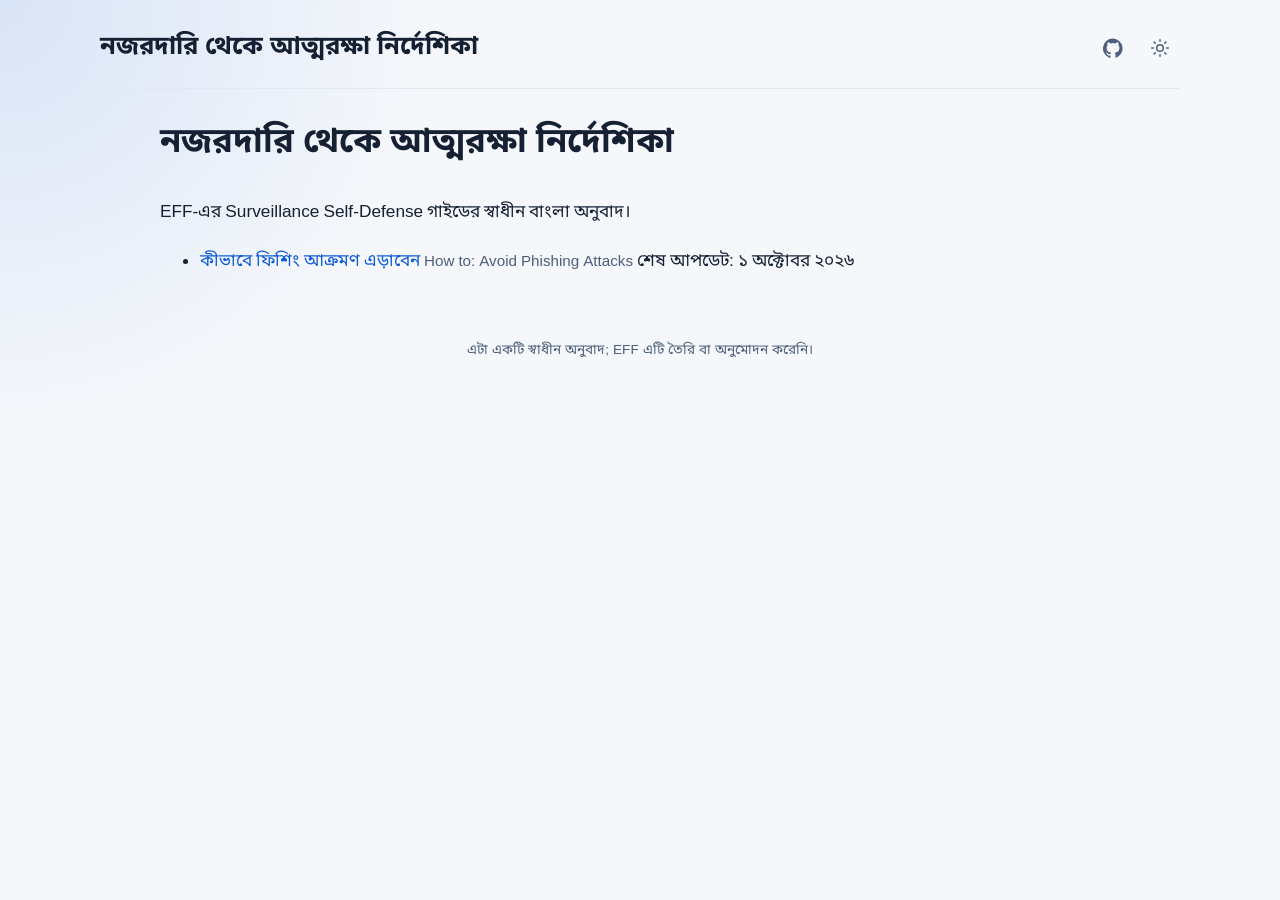
==== index.html @ 85238a77 "Rebuild repository history Co-authored-by: Copilot <223556219+Copilot@users.noreply.github.com>" ====
<!doctype html>
<html lang="bn">

<head>
  <meta charset="utf-8">
  <meta name="viewport" content="width=device-width, initial-scale=1">
  <meta http-equiv="refresh" content="0; url=/ssd/">
  <title>নজরদারি থেকে আত্মরক্ষা নির্দেশিকা</title>
  <link rel="canonical" href="https://translation.samin-yasar.dev/ssd/">
</head>

<body>
  <p><a href="/ssd/">নজরদারি থেকে আত্মরক্ষা নির্দেশিকা</a></p>
</body>

</html>
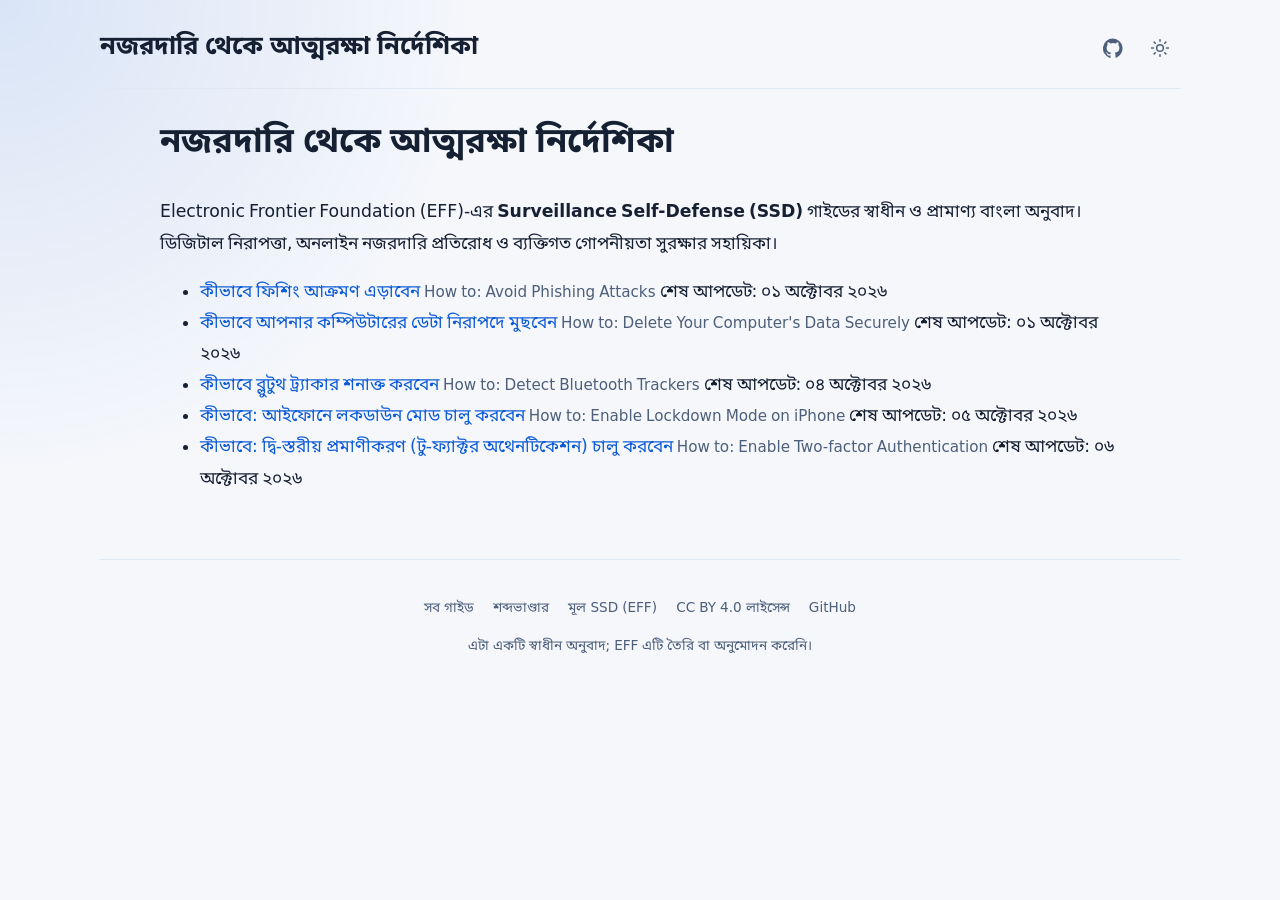
==== commit 8055b94e: "Enhance Bengali translations for SSD guides with improved metadata and descriptions - Updated metada" ====
--- a/index.html
+++ b/index.html
@@ -4,13 +4,204 @@
 <head>
   <meta charset="utf-8">
   <meta name="viewport" content="width=device-width, initial-scale=1">
-  <meta http-equiv="refresh" content="0; url=/ssd/">
-  <title>নজরদারি থেকে আত্মরক্ষা নির্দেশিকা</title>
-  <link rel="canonical" href="https://translation.samin-yasar.dev/ssd/">
+  <meta http-equiv="content-language" content="bn">
+  <title>নজরদারি থেকে আত্মরক্ষা নির্দেশিকা (Surveillance Self-Defense) — SSD বাংলা অনুবাদ</title>
+  <meta name="description"
+    content="ইলেকট্রনিক ফ্রন্টিয়ার ফাউন্ডেশন (EFF)-এর Surveillance Self-Defense (SSD) গাইডের প্রামাণ্য বাংলা অনুবাদ। ফিশিং প্রতিরোধ, ডেটা মুছে ফেলা, ব্লুটুথ ট্র্যাকার শনাক্তকরণ, আইফোন লকডাউন মোড ও টু-ফ্যাক্টর অথেনটিকেশন (2FA)-এর পূর্ণাঙ্গ সহায়িকা।">
+  <meta name="keywords"
+    content="নজরদারি থেকে আত্মরক্ষা, নজরদারি থেকে আত্মরক্ষা নির্দেশিকা, Surveillance Self-Defense, SSD Bengali Translation, SSD Bengali, Surveillance Self Defense Bangla, EFF SSD Bangla, ডিজিটাল নিরাপত্তা বাংলা, সাইবার নিরাপত্তা নির্দেশিকা, ফিশিং প্রতিরোধ, টু-ফ্যাক্টর প্রমাণীকরণ, ব্লুটুথ ট্র্যাকার শনাক্ত, আইফোন লকডাউন মোড, ডেটা মুছে ফেলা, privacy guides bengali, cyber security bengali">
+  <meta name="author" content="Electronic Frontier Foundation (EFF), অনুবাদক: সামিন ইয়াসার">
+  <meta name="robots" content="index, follow, max-snippet:-1, max-image-preview:large, max-video-preview:-1">
+  <link rel="canonical" href="https://translation.samin-yasar.dev/">
+  <link rel="alternate" hreflang="bn" href="https://translation.samin-yasar.dev/">
+  <link rel="alternate" hreflang="en" href="https://ssd.eff.org/">
+  <link rel="stylesheet" href="/assets/style.css">
+
+  <meta property="og:site_name" content="নজরদারি থেকে আত্মরক্ষা নির্দেশিকা — SSD বাংলা অনুবাদ">
+  <meta property="og:type" content="website">
+  <meta property="og:title" content="নজরদারি থেকে আত্মরক্ষা নির্দেশিকা (Surveillance Self-Defense) — SSD বাংলা অনুবাদ">
+  <meta property="og:description"
+    content="EFF-এর Surveillance Self-Defense নির্দেশিকাগুলোর স্বাধীন ও প্রামাণ্য বাংলা অনুবাদ। ডিজিটাল নিরাপত্তা ও নজরদারি প্রতিরোধ বিষয়ক উন্মুক্ত সহায়িকা।">
+  <meta property="og:url" content="https://translation.samin-yasar.dev/">
+  <meta property="og:locale" content="bn_BD">
+
+  <meta name="twitter:card" content="summary">
+  <meta name="twitter:title" content="নজরদারি থেকে আত্মরক্ষা নির্দেশিকা (Surveillance Self-Defense) — SSD বাংলা অনুবাদ">
+  <meta name="twitter:description"
+    content="EFF-এর Surveillance Self-Defense নির্দেশিকাগুলোর স্বাধীন ও প্রামাণ্য বাংলা অনুবাদ। ডিজিটাল নিরাপত্তা ও নজরদারি প্রতিরোধ বিষয়ক উন্মুক্ত সহায়িকা।">
+
+  <script type="application/ld+json">
+    {
+      "@context": "https://schema.org",
+      "@graph": [
+        {
+          "@type": "WebSite",
+          "@id": "https://translation.samin-yasar.dev/#website",
+          "url": "https://translation.samin-yasar.dev/",
+          "name": "নজরদারি থেকে আত্মরক্ষা নির্দেশিকা — SSD বাংলা অনুবাদ",
+          "alternateName": [
+            "Surveillance Self-Defense Bengali Translation",
+            "SSD Bengali Translation",
+            "SSD Bengali",
+            "Surveillance Self-Defense বাংলা অনুবাদ",
+            "নজরদারি থেকে আত্মরক্ষা (SSD বাংলা)",
+            "EFF SSD Bangla",
+            "EFF Surveillance Self-Defense in Bengali",
+            "ডিজিটাল নিরাপত্তা ও নজরদারি থেকে আত্মরক্ষা নির্দেশিকা"
+          ],
+          "description": "ইলেকট্রনিক ফ্রন্টিয়ার ফাউন্ডেশন (EFF)-এর Surveillance Self-Defense (SSD) গাইডের স্বাধীন ও প্রামাণ্য বাংলা অনুবাদ।",
+          "inLanguage": "bn",
+          "publisher": {
+            "@type": "Organization",
+            "name": "Surveillance Self-Defense Bengali Translation",
+            "url": "https://translation.samin-yasar.dev/"
+          }
+        },
+        {
+          "@type": "CollectionPage",
+          "@id": "https://translation.samin-yasar.dev/#webpage",
+          "url": "https://translation.samin-yasar.dev/",
+          "name": "নজরদারি থেকে আত্মরক্ষা নির্দেশিকা (Surveillance Self-Defense) — SSD বাংলা অনুবাদ",
+          "description": "EFF-এর Surveillance Self-Defense নির্দেশিকাগুলোর স্বাধীন বাংলা অনুবাদ।",
+          "isPartOf": {
+            "@id": "https://translation.samin-yasar.dev/#website"
+          },
+          "inLanguage": "bn",
+          "hasPart": [
+            {
+              "@type": "TechArticle",
+              "name": "কীভাবে ফিশিং আক্রমণ এড়াবেন",
+              "headline": "কীভাবে ফিশিং আক্রমণ এড়াবেন — বাংলা অনুবাদ",
+              "alternateName": ["How to Avoid Phishing Attacks in Bengali", "ফিশিং আক্রমণ এড়ানোর নিয়ম"],
+              "url": "https://translation.samin-yasar.dev/ssd/how-avoid-phishing-attacks/"
+            },
+            {
+              "@type": "TechArticle",
+              "name": "কীভাবে আপনার কম্পিউটারের ডেটা নিরাপদে মুছবেন",
+              "headline": "কীভাবে আপনার কম্পিউটারের ডেটা নিরাপদে মুছবেন — বাংলা অনুবাদ",
+              "alternateName": ["How to Delete Your Computer's Data Securely in Bengali", "কম্পিউটারের ডেটা নিরাপদে মোছার উপায়"],
+              "url": "https://translation.samin-yasar.dev/ssd/how-to-delete-your-computers-data-securely/"
+            },
+            {
+              "@type": "TechArticle",
+              "name": "কীভাবে ব্লুটুথ ট্র্যাকার শনাক্ত করবেন",
+              "headline": "কীভাবে ব্লুটুথ ট্র্যাকার শনাক্ত করবেন — বাংলা অনুবাদ",
+              "alternateName": ["How to Detect Bluetooth Trackers in Bengali", "ব্লুটুথ ট্র্যাকার শনাক্ত করার নিয়ম"],
+              "url": "https://translation.samin-yasar.dev/ssd/how-to-detect-bluetooth-trackers/"
+            },
+            {
+              "@type": "TechArticle",
+              "name": "কীভাবে: আইফোনে লকডাউন মোড চালু করবেন",
+              "headline": "কীভাবে: আইফোনে লকডাউন মোড চালু করবেন — বাংলা অনুবাদ",
+              "alternateName": ["How to Enable Lockdown Mode on iPhone in Bengali", "আইফোনে লকডাউন মোড চালু করার গাইড"],
+              "url": "https://translation.samin-yasar.dev/ssd/how-to-enable-lockdown-mode-on-iphone/"
+            },
+            {
+              "@type": "TechArticle",
+              "name": "কীভাবে: দ্বি-স্তরীয় প্রমাণীকরণ (টু-ফ্যাক্টর অথেনটিকেশন) চালু করবেন",
+              "headline": "কীভাবে: দ্বি-স্তরীয় প্রমাণীকরণ (টু-ফ্যাক্টর অথেনটিকেশন) চালু করবেন — বাংলা অনুবাদ",
+              "alternateName": ["How to Enable Two-factor Authentication in Bengali", "টু-ফ্যাক্টর অথেনটিকেশন চালু করার নিয়ম"],
+              "url": "https://translation.samin-yasar.dev/ssd/how-enable-two-factor-authentication/"
+            }
+          ]
+        },
+        {
+          "@type": "BreadcrumbList",
+          "itemListElement": [
+            {
+              "@type": "ListItem",
+              "position": 1,
+              "name": "হোম",
+              "item": "https://translation.samin-yasar.dev/"
+            }
+          ]
+        }
+      ]
+    }
+  </script>
+
+  <script>
+    (() => {
+      const savedTheme = localStorage.getItem("theme");
+      const prefersDark = window.matchMedia("(prefers-color-scheme: dark)").matches;
+      document.documentElement.dataset.theme = savedTheme || (prefersDark ? "dark" : "light");
+    })();
+  </script>
 </head>
 
 <body>
-  <p><a href="/ssd/">নজরদারি থেকে আত্মরক্ষা নির্দেশিকা</a></p>
+  <a class="skip-link" href="#main">মূল কনটেন্টে যান</a>
+  <div class="site-shell">
+    <header class="site-header" aria-label="সাইট নেভিগেশন">
+      <div class="brand-block">
+        <a class="brand" href="/ssd/">নজরদারি থেকে আত্মরক্ষা নির্দেশিকা</a>
+      </div>
+      <div class="header-actions">
+        <a class="icon-link" href="https://github.com/Samin-yasar/translation/tree/main/ssd"
+          aria-label="GitHub রিপোজিটরি" title="GitHub রিপোজিটরি">
+          <svg viewBox="0 0 24 24" aria-hidden="true">
+            <path
+              d="M12 .5a12 12 0 0 0-3.79 23.39c.6.11.82-.26.82-.58v-2.25c-3.34.73-4.04-1.61-4.04-1.61-.55-1.39-1.34-1.76-1.34-1.76-1.09-.75.08-.74.08-.74 1.2.09 1.84 1.24 1.84 1.24 1.07 1.84 2.8 1.31 3.48 1 .11-.78.42-1.31.76-1.61-2.67-.3-5.47-1.34-5.47-5.95 0-1.31.47-2.38 1.24-3.22-.13-.3-.54-1.52.12-3.18 0 0 1.01-.32 3.3 1.23a11.5 11.5 0 0 1 6 0c2.29-1.55 3.3-1.23 3.3-1.23.66 1.66.25 2.88.12 3.18.77.84 1.24 1.91 1.24 3.22 0 4.62-2.8 5.64-5.48 5.94.43.37.81 1.1.81 2.22v3.29c0 .32.22.69.83.57A12 12 0 0 0 12 .5Z" />
+          </svg>
+        </a>
+        <button class="theme-toggle" type="button" aria-label="ডার্ক থিম চালু করুন" title="ডার্ক থিম">
+          <svg class="theme-icon theme-icon-sun" viewBox="0 0 24 24" aria-hidden="true">
+            <circle cx="12" cy="12" r="4" />
+            <path
+              d="M12 2v2M12 20v2M4.93 4.93l1.41 1.41M17.66 17.66l1.41 1.41M2 12h2M20 12h2M4.93 19.07l1.41-1.41M17.66 6.34l1.41-1.41" />
+          </svg>
+          <svg class="theme-icon theme-icon-moon" viewBox="0 0 24 24" aria-hidden="true">
+            <path d="M20.5 15.5A8.5 8.5 0 0 1 8.5 3.5 8.5 8.5 0 1 0 20.5 15.5Z" />
+          </svg>
+        </button>
+      </div>
+    </header>
+
+    <main id="main" class="page-content">
+      <h1>নজরদারি থেকে আত্মরক্ষা নির্দেশিকা</h1>
+      <p class="intro">Electronic Frontier Foundation (EFF)-এর <strong>Surveillance Self-Defense (SSD)</strong> গাইডের স্বাধীন ও প্রামাণ্য বাংলা অনুবাদ। ডিজিটাল নিরাপত্তা, অনলাইন নজরদারি প্রতিরোধ ও ব্যক্তিগত গোপনীয়তা সুরক্ষার সহায়িকা।</p>
+
+      <ul class="guide-list">
+        <li>
+          <a href="/ssd/how-avoid-phishing-attacks/">কীভাবে ফিশিং আক্রমণ এড়াবেন</a>
+          <span class="english-title">How to: Avoid Phishing Attacks</span>
+          <span class="date">শেষ আপডেট: ০১ অক্টোবর ২০২৬</span>
+        </li>
+        <li>
+          <a href="/ssd/how-to-delete-your-computers-data-securely/">কীভাবে আপনার কম্পিউটারের ডেটা নিরাপদে মুছবেন</a>
+          <span class="english-title">How to: Delete Your Computer's Data Securely</span>
+          <span class="date">শেষ আপডেট: ০১ অক্টোবর ২০২৬</span>
+        </li>
+        <li>
+          <a href="/ssd/how-to-detect-bluetooth-trackers/">কীভাবে ব্লুটুথ ট্র্যাকার শনাক্ত করবেন</a>
+          <span class="english-title">How to: Detect Bluetooth Trackers</span>
+          <span class="date">শেষ আপডেট: ০৪ অক্টোবর ২০২৬</span>
+        </li>
+        <li>
+          <a href="/ssd/how-to-enable-lockdown-mode-on-iphone/">কীভাবে: আইফোনে লকডাউন মোড চালু করবেন</a>
+          <span class="english-title">How to: Enable Lockdown Mode on iPhone</span>
+          <span class="date">শেষ আপডেট: ০৫ অক্টোবর ২০২৬</span>
+        </li>
+        <li>
+          <a href="/ssd/how-enable-two-factor-authentication/">কীভাবে: দ্বি-স্তরীয় প্রমাণীকরণ (টু-ফ্যাক্টর অথেনটিকেশন) চালু করবেন</a>
+          <span class="english-title">How to: Enable Two-factor Authentication</span>
+          <span class="date">শেষ আপডেট: ০৬ অক্টোবর ২০২৬</span>
+        </li>
+      </ul>
+    </main>
+
+    <footer>
+      <ul class="footer-nav" aria-label="ফুটার নেভিগেশন">
+        <li><a href="/ssd/">সব গাইড</a></li>
+        <li><a href="/ssd/glossary/">শব্দভাণ্ডার</a></li>
+        <li><a href="https://ssd.eff.org/" rel="noopener noreferrer">মূল SSD (EFF)</a></li>
+        <li><a href="https://creativecommons.org/licenses/by/4.0/" rel="noopener noreferrer">CC BY 4.0 লাইসেন্স</a></li>
+        <li><a href="https://github.com/Samin-yasar/translation" rel="noopener noreferrer">GitHub</a></li>
+      </ul>
+      <p>এটা একটি স্বাধীন অনুবাদ; EFF এটি তৈরি বা অনুমোদন করেনি।</p>
+    </footer>
+  </div>
+  <script src="/assets/main.js"></script>
 </body>
 
 </html>
--- a/assets/style.css
+++ b/assets/style.css
@@ -0,0 +1,1216 @@
+@font-face {
+  font-family: "Noto Sans Bengali";
+  src: url("/assets/fonts/noto-sans-bengali.woff2") format("woff2");
+  font-display: swap;
+  font-style: normal;
+  font-weight: 400;
+}
+
+@font-face {
+  font-family: "Noto Sans Bengali";
+  src: url("/assets/fonts/noto-sans-bengali.woff2") format("woff2");
+  font-display: swap;
+  font-style: normal;
+  font-weight: 500;
+}
+
+@font-face {
+  font-family: "Noto Sans Bengali";
+  src: url("/assets/fonts/noto-sans-bengali.woff2") format("woff2");
+  font-display: swap;
+  font-style: normal;
+  font-weight: 600;
+}
+
+@font-face {
+  font-family: "Noto Sans Bengali";
+  src: url("/assets/fonts/noto-sans-bengali.woff2") format("woff2");
+  font-display: swap;
+  font-style: normal;
+  font-weight: 700;
+}
+
+:root {
+  color-scheme: light;
+  --bg: #f5f7fb;
+  --bg-strong: #edf3ff;
+  --surface: #ffffff;
+  --surface-alt: #f8fafc;
+  --text: #162033;
+  --muted: #4d5f7a;
+  --accent: #0d5bd7;
+  --accent-strong: #0b43a8;
+  --accent-soft: rgba(13, 91, 215, 0.08);
+  --rule: #dfe8f3;
+  --chip: #ebf1ff;
+  --shadow: 0 18px 45px rgba(20, 31, 56, 0.08);
+  --body-glow: rgba(13, 91, 215, 0.12);
+  --radius: 18px;
+  --font-bengali: "Noto Sans Bengali", "Kohinoor Bangla", "Bangla Sangam MN", "Bangla MN", "Nirmala UI", "Vrinda", "Shonar Bangla", system-ui, -apple-system, BlinkMacSystemFont, "Segoe UI", Roboto, sans-serif;
+}
+
+:root[data-theme="dark"] {
+  color-scheme: dark;
+  --bg: #0b0b0c;
+  --bg-strong: #141416;
+  --surface: #151517;
+  --surface-alt: #1c1c1f;
+  --text: #f1f1f3;
+  --muted: #b6b6bd;
+  --accent: #b7bdff;
+  --accent-strong: #d4d7ff;
+  --accent-soft: rgba(255, 255, 255, 0.08);
+  --rule: #35353b;
+  --chip: #292930;
+  --shadow: 0 18px 45px rgba(0, 0, 0, 0.24);
+  --body-glow: rgba(255, 255, 255, 0.035);
+}
+
+* { box-sizing: border-box; }
+
+html {
+  background: var(--bg);
+  scroll-behavior: smooth;
+}
+
+body {
+  margin: 0;
+  color: var(--text);
+  background:
+    radial-gradient(circle at top left, var(--body-glow), transparent 32%),
+    var(--bg);
+  font-family: var(--font-bengali);
+  font-size: 1.08rem;
+  line-height: 1.8;
+  text-rendering: optimizeLegibility;
+  -webkit-font-smoothing: antialiased;
+  -moz-osx-font-smoothing: grayscale;
+}
+
+img { max-width: 100%; }
+
+a {
+  color: var(--accent);
+  text-decoration: none;
+}
+
+a:hover { text-decoration: underline; }
+
+a:focus-visible {
+  outline: 3px solid var(--accent);
+  outline-offset: 3px;
+}
+
+.skip-link {
+  position: absolute;
+  left: -9999px;
+  top: 1rem;
+  padding: .7rem .9rem;
+  background: var(--surface);
+  border: 1px solid var(--rule);
+  border-radius: 10px;
+  z-index: 10;
+}
+.skip-link:focus { left: 1rem; }
+
+.site-shell {
+  max-width: 1120px;
+  margin: 0 auto;
+  padding: 1.25rem 1.25rem 4rem;
+}
+
+.site-header {
+  display: flex;
+  justify-content: space-between;
+  align-items: center;
+  gap: 1rem;
+  padding: 0.5rem 0 1.25rem;
+  border-bottom: 1px solid var(--rule);
+}
+
+.header-actions {
+  display: flex;
+  align-items: center;
+  gap: 0.45rem;
+}
+
+.icon-link,
+.theme-toggle {
+  display: inline-flex;
+  width: 2.5rem;
+  height: 2.5rem;
+  align-items: center;
+  justify-content: center;
+  padding: 0;
+  color: var(--muted);
+  background: transparent;
+  border: 1px solid transparent;
+  border-radius: 999px;
+  cursor: pointer;
+  transition: color 0.2s ease, background 0.2s ease, border-color 0.2s ease;
+}
+
+.icon-link:hover,
+.theme-toggle:hover {
+  color: var(--text);
+  background: var(--accent-soft);
+  border-color: var(--rule);
+  text-decoration: none;
+}
+
+.icon-link svg,
+.theme-toggle svg {
+  width: 1.25rem;
+  height: 1.25rem;
+  fill: currentColor;
+}
+
+.theme-toggle svg {
+  fill: none;
+  stroke: currentColor;
+  stroke-linecap: round;
+  stroke-linejoin: round;
+  stroke-width: 1.8;
+}
+
+.theme-icon-moon { display: none; }
+:root[data-theme="dark"] .theme-icon-sun { display: none; }
+:root[data-theme="dark"] .theme-icon-moon { display: block; }
+
+.brand-block {
+  display: flex;
+  flex-direction: column;
+  gap: 0.25rem;
+}
+
+.brand {
+  color: var(--text);
+  font-size: clamp(1.2rem, 2vw, 1.9rem);
+  font-weight: 700;
+  line-height: 1.2;
+  text-decoration: none;
+}
+
+.tagline {
+  margin: 0;
+  color: var(--muted);
+  font-size: 0.9rem;
+}
+
+.site-nav {
+  display: flex;
+  flex-wrap: wrap;
+  gap: 0.8rem;
+  align-items: center;
+}
+
+.site-nav a {
+  color: var(--muted);
+  font-size: 0.95rem;
+  font-weight: 600;
+  padding: 0.5rem 0.8rem;
+  border-radius: 999px;
+  transition: background 0.2s ease, color 0.2s ease;
+}
+
+.site-nav a:hover {
+  background: var(--accent-soft);
+  color: var(--accent-strong);
+  text-decoration: none;
+}
+
+.page-content {
+  max-width: 960px;
+  margin: 0 auto;
+}
+
+.hero {
+  display: grid;
+  grid-template-columns: 1.4fr 0.8fr;
+  gap: 2rem;
+  padding: 2.5rem 0 1.5rem;
+  align-items: center;
+}
+
+.hero-copy h1 {
+  margin: 0 0 0.8rem;
+  font-size: clamp(2.1rem, 4vw, 3.6rem);
+  line-height: 1.15;
+  letter-spacing: -0.04em;
+}
+
+.lead {
+  margin: 0;
+  color: var(--muted);
+  font-size: 1.08rem;
+  max-width: 60ch;
+}
+
+.hero-panel {
+  background: linear-gradient(180deg, var(--surface), var(--surface-alt));
+  border: 1px solid var(--rule);
+  border-radius: var(--radius);
+  box-shadow: var(--shadow);
+  padding: 1.2rem 1.25rem;
+}
+
+.panel-label {
+  display: inline-block;
+  margin-bottom: 0.8rem;
+  padding: 0.4rem 0.7rem;
+  background: var(--chip);
+  color: var(--accent-strong);
+  border-radius: 999px;
+  font-size: 0.8rem;
+  font-weight: 700;
+}
+
+.hero-panel ul {
+  margin: 0;
+  padding-left: 1.2rem;
+  color: var(--muted);
+}
+
+.hero-panel li + li { margin-top: 0.55rem; }
+
+.section {
+  padding-top: 2rem;
+}
+
+.section-header {
+  display: flex;
+  justify-content: space-between;
+  align-items: end;
+  gap: 1rem;
+  margin-bottom: 1rem;
+}
+
+.section-header h2 {
+  margin: 0;
+  font-size: clamp(1.6rem, 2vw, 2.1rem);
+}
+
+.section-subtitle {
+  margin: 0;
+  color: var(--muted);
+}
+
+.guide-grid {
+  display: grid;
+  grid-template-columns: repeat(auto-fit, minmax(260px, 1fr));
+  gap: 1.1rem;
+}
+
+.guide-card {
+  display: flex;
+  flex-direction: column;
+  gap: 0.8rem;
+  padding: 1.2rem 1.15rem;
+  border: 1px solid var(--rule);
+  border-radius: var(--radius);
+  background: rgba(255, 255, 255, 0.6);
+  box-shadow: 0 10px 24px rgba(14, 29, 53, 0.04);
+}
+
+.guide-card-header {
+  display: flex;
+  justify-content: space-between;
+  align-items: center;
+  gap: 0.75rem;
+}
+
+.pill {
+  display: inline-flex;
+  align-items: center;
+  padding: 0.35rem 0.7rem;
+  background: var(--chip);
+  color: var(--accent-strong);
+  border-radius: 999px;
+  font-size: 0.78rem;
+  font-weight: 700;
+  letter-spacing: 0.01em;
+}
+
+.guide-card h3 {
+  margin: 0;
+  font-size: 1.25rem;
+  line-height: 1.4;
+}
+
+.english-title {
+  margin: 0;
+  color: var(--muted);
+  font-size: 0.95rem;
+}
+
+.guide-card ul {
+  margin: 0;
+  padding-left: 1.2rem;
+  color: var(--muted);
+  font-size: 0.92rem;
+}
+
+.guide-card li + li { margin-top: 0.4rem; }
+
+.standards-grid {
+  display: grid;
+  grid-template-columns: 1fr 1fr;
+  gap: 1rem;
+}
+
+.standard-card {
+  padding: 1.2rem 1.15rem;
+  border: 1px solid var(--rule);
+  border-radius: var(--radius);
+  background: var(--surface);
+}
+
+.standard-card h3 {
+  margin: 0 0 0.5rem;
+  font-size: 1.1rem;
+}
+
+.standard-card p {
+  margin: 0;
+  color: var(--muted);
+}
+
+.info-callout {
+  margin-top: 1.2rem;
+  padding: 1.1rem 1.2rem;
+  background: var(--surface-alt);
+  border: 1px solid var(--rule);
+  border-radius: var(--radius);
+}
+
+.info-callout h3 {
+  margin: 0 0 0.5rem;
+}
+
+code,
+pre {
+  font-family: "SFMono-Regular", "Consolas", monospace;
+  font-size: 0.9rem;
+}
+
+pre {
+  margin: 1rem 0 0;
+  padding: 1rem 1.1rem;
+  overflow-x: auto;
+  border-radius: 12px;
+  background: #0f172a;
+  color: #e2e8f0;
+  border: 1px solid rgba(148, 163, 184, 0.3);
+}
+
+main article {
+  max-width: 760px;
+  margin: 0 auto;
+}
+
+article h1,
+article h2,
+article h3 {
+  line-height: 1.35;
+  scroll-margin-top: 2rem;
+}
+
+article h1 {
+  margin: 2.2rem 0 0.9rem;
+  font-size: clamp(2rem, 5vw, 3rem);
+}
+
+article h2 {
+  margin-top: 2.5rem;
+  font-size: 1.55rem;
+}
+
+article h3 {
+  margin-top: 2rem;
+  font-size: 1.2rem;
+}
+
+.heading-anchor {
+  display: inline-block;
+  margin-left: 0.35rem;
+  color: var(--muted);
+  text-decoration: none;
+  font-weight: 400;
+  font-size: 0.85em;
+  opacity: 0;
+  transition: opacity 0.15s ease, color 0.15s ease;
+  user-select: none;
+}
+
+article h1:hover .heading-anchor,
+article h2:hover .heading-anchor,
+article h3:hover .heading-anchor,
+.heading-anchor:focus {
+  opacity: 0.75;
+}
+
+.heading-anchor:hover {
+  opacity: 1;
+  color: var(--accent-strong);
+  text-decoration: none;
+}
+
+@media (hover: none) {
+  .heading-anchor {
+    opacity: 0.6;
+  }
+}
+
+.metadata {
+  margin: 0 0 2.1rem;
+  padding: 1rem 1.15rem;
+  background: rgba(13, 91, 215, 0.04);
+  border: 1px solid var(--rule);
+  border-left: 4px solid var(--accent);
+  border-radius: 12px;
+  line-height: 1.7;
+}
+
+.metadata p { margin: 0.2rem 0; }
+.metadata strong { color: var(--text); }
+
+article p,
+article ul,
+article ol,
+article blockquote {
+  margin: 1.1rem 0;
+}
+
+article ul,
+article ol {
+  padding-left: 1.4rem;
+}
+
+article blockquote {
+  margin-left: 0;
+  padding: 0.5rem 1rem;
+  border-left: 4px solid var(--accent);
+  background: rgba(13, 91, 215, 0.04);
+  color: var(--muted);
+}
+
+/* Callout boxes — EFF SSD-style warning and tip paragraphs */
+.callout {
+  margin: 1.4rem 0;
+  padding: 0.9rem 1.1rem 0.9rem 1rem;
+  border-radius: 10px;
+  border-left: 4px solid;
+  line-height: 1.75;
+  font-size: 0.97rem;
+}
+
+.callout-label {
+  display: inline-flex;
+  align-items: center;
+  gap: 0.35rem;
+  font-size: 0.78rem;
+  font-weight: 700;
+  letter-spacing: 0.06em;
+  text-transform: uppercase;
+  margin-bottom: 0.45rem;
+}
+
+.callout-label svg {
+  width: 0.95rem;
+  height: 0.95rem;
+  flex-shrink: 0;
+}
+
+.callout.warning {
+  border-color: #d97706;
+  background: rgba(251, 191, 36, 0.07);
+  color: var(--text);
+}
+
+.callout.warning .callout-label {
+  color: #b45309;
+}
+
+:root[data-theme="dark"] .callout.warning {
+  border-color: #f59e0b;
+  background: rgba(245, 158, 11, 0.08);
+}
+
+:root[data-theme="dark"] .callout.warning .callout-label {
+  color: #fbbf24;
+}
+
+.callout.tip {
+  border-color: var(--accent);
+  background: rgba(13, 91, 215, 0.05);
+  color: var(--text);
+}
+
+.callout.tip .callout-label {
+  color: var(--accent-strong);
+}
+
+:root[data-theme="dark"] .callout.tip {
+  border-color: var(--accent);
+  background: rgba(183, 189, 255, 0.07);
+}
+
+:root[data-theme="dark"] .callout.tip .callout-label {
+  color: var(--accent);
+}
+
+/* Review date meta row & tags */
+.meta-group {
+  display: flex;
+  flex-wrap: wrap;
+  align-items: center;
+  gap: 0.5rem;
+  margin: 0 0 1.5rem;
+}
+
+.meta-group .review-meta,
+.review-meta {
+  display: inline-flex;
+  align-items: center;
+  gap: 0.5rem;
+  margin: 0 0 1.5rem;
+  padding: 0.3rem 0.75rem;
+  background: var(--surface-alt);
+  border: 1px solid var(--rule);
+  border-radius: 999px;
+  font-size: 0.85rem;
+  color: var(--muted);
+  line-height: 1.4;
+}
+
+.meta-group .review-meta {
+  margin: 0;
+}
+
+.review-meta strong {
+  color: var(--text);
+  font-weight: 600;
+}
+
+/* Glossary terms — dotted underline on technical terms */
+.glossary-term {
+  position: relative;
+  display: inline;
+  border-bottom: 1.5px dotted var(--accent);
+  color: inherit;
+  text-decoration: none;
+  cursor: help;
+  transition: color 0.15s ease, border-color 0.15s ease, background-color 0.15s ease;
+  border-radius: 2px;
+}
+
+.glossary-term:hover,
+.glossary-term:focus-visible,
+.glossary-term.active {
+  border-bottom: 1.5px solid var(--accent);
+  color: var(--accent);
+  background-color: var(--accent-soft);
+  outline: none;
+}
+
+/* Floating custom tooltip popover */
+.glossary-tooltip {
+  position: absolute;
+  z-index: 1000;
+  max-width: 320px;
+  min-width: 180px;
+  padding: 0.7rem 0.95rem;
+  font-size: 0.88rem;
+  line-height: 1.55;
+  font-weight: normal;
+  font-style: normal;
+  color: var(--text);
+  background: var(--surface);
+  border: 1px solid var(--rule);
+  border-radius: 12px;
+  box-shadow: 0 12px 35px rgba(0, 0, 0, 0.18);
+  pointer-events: auto;
+  opacity: 0;
+  visibility: hidden;
+  transform: translateY(6px) scale(0.98);
+  transition: opacity 0.18s cubic-bezier(0.16, 1, 0.3, 1), transform 0.18s cubic-bezier(0.16, 1, 0.3, 1), visibility 0.18s ease;
+}
+
+.glossary-tooltip.visible {
+  opacity: 1;
+  visibility: visible;
+  transform: translateY(0) scale(1);
+}
+
+.glossary-tooltip::before {
+  content: "";
+  position: absolute;
+  width: 10px;
+  height: 10px;
+  background: var(--surface);
+  border: 1px solid var(--rule);
+  transform: rotate(45deg);
+}
+
+.glossary-tooltip[data-placement="top"]::before {
+  bottom: -6px;
+  left: calc(var(--arrow-offset, 50%) - 5px);
+  border-top: none;
+  border-left: none;
+}
+
+.glossary-tooltip[data-placement="bottom"]::before {
+  top: -6px;
+  left: calc(var(--arrow-offset, 50%) - 5px);
+  border-bottom: none;
+  border-right: none;
+}
+
+.glossary-tooltip-header {
+  display: flex;
+  align-items: center;
+  gap: 0.35rem;
+  font-size: 0.76rem;
+  font-weight: 700;
+  color: var(--accent);
+  margin-bottom: 0.3rem;
+  letter-spacing: 0.02em;
+}
+
+.glossary-tooltip-icon {
+  width: 14px;
+  height: 14px;
+  flex-shrink: 0;
+}
+
+.glossary-tooltip-body {
+  color: var(--text);
+  font-size: 0.88rem;
+  line-height: 1.55;
+}
+
+.disclaimer {
+  margin-top: 3rem;
+  padding-top: 1rem;
+  border-top: 1px solid var(--rule);
+  color: var(--muted);
+  font-size: 0.95rem;
+}
+
+.pagination {
+  display: flex;
+  justify-content: space-between;
+  gap: 1rem;
+  max-width: 760px;
+  margin: 2.5rem auto 0;
+}
+
+.pagination-top {
+  margin-top: 1.5rem;
+  margin-bottom: 0.5rem;
+}
+
+.pagination a:last-child { text-align: right; }
+
+/* 404 Error Page */
+.not-found-page {
+  display: flex;
+  justify-content: center;
+  align-items: center;
+  min-height: 55vh;
+  padding: 2.5rem 1rem;
+}
+
+.not-found-card {
+  max-width: 620px;
+  width: 100%;
+  padding: 2.8rem 2.2rem;
+  background: var(--surface);
+  border: 1px solid var(--rule);
+  border-radius: var(--radius);
+  box-shadow: var(--shadow);
+  text-align: center;
+}
+
+.not-found-badge {
+  display: inline-block;
+  padding: 0.35rem 0.95rem;
+  background: var(--chip);
+  color: var(--accent);
+  font-size: 0.95rem;
+  font-weight: 700;
+  border-radius: 999px;
+  letter-spacing: 0.04em;
+  margin-bottom: 1.2rem;
+}
+
+.not-found-title {
+  margin: 0 0 0.8rem;
+  font-size: clamp(1.8rem, 4vw, 2.4rem);
+  line-height: 1.25;
+}
+
+.not-found-desc {
+  margin: 0 0 1.6rem;
+  color: var(--muted);
+  font-size: 1.05rem;
+  line-height: 1.7;
+}
+
+.not-found-en {
+  margin: 1.5rem 0 2rem;
+  padding-top: 1.4rem;
+  border-top: 1px solid var(--rule);
+}
+
+.not-found-en-title {
+  margin: 0 0 0.4rem;
+  font-size: 1.15rem;
+  font-weight: 600;
+  color: var(--text);
+}
+
+.not-found-en p {
+  margin: 0;
+  color: var(--muted);
+  font-size: 0.95rem;
+  line-height: 1.6;
+}
+
+.not-found-actions {
+  display: flex;
+  justify-content: center;
+  flex-wrap: wrap;
+  gap: 0.85rem;
+  margin-top: 1.8rem;
+}
+
+.btn {
+  display: inline-flex;
+  align-items: center;
+  justify-content: center;
+  gap: 0.5rem;
+  padding: 0.7rem 1.4rem;
+  font-size: 0.98rem;
+  font-weight: 600;
+  border-radius: 10px;
+  text-decoration: none;
+  transition: all 0.2s ease;
+  cursor: pointer;
+}
+
+.btn-primary {
+  background: var(--accent);
+  color: #ffffff;
+  border: 1px solid var(--accent);
+}
+
+.btn-primary:hover {
+  background: var(--accent-strong);
+  border-color: var(--accent-strong);
+  color: #ffffff;
+  text-decoration: none;
+  transform: translateY(-1px);
+}
+
+:root[data-theme="dark"] .btn-primary {
+  color: #0b0b0c;
+  background: var(--accent);
+  border-color: var(--accent);
+}
+
+:root[data-theme="dark"] .btn-primary:hover {
+  background: var(--accent-strong);
+  color: #0b0b0c;
+  border-color: var(--accent-strong);
+}
+
+.btn-outline {
+  background: transparent;
+  color: var(--text);
+  border: 1px solid var(--rule);
+}
+
+.btn-outline:hover {
+  background: var(--accent-soft);
+  border-color: var(--accent);
+  color: var(--accent);
+  text-decoration: none;
+  transform: translateY(-1px);
+}
+
+footer {
+  margin-top: 4rem;
+  padding-top: 1.5rem;
+  border-top: 1px solid var(--rule);
+  color: var(--muted);
+  font-size: 0.85rem;
+  line-height: 1.8;
+  text-align: center;
+}
+
+.footer-nav {
+  display: flex;
+  justify-content: center;
+  flex-wrap: wrap;
+  gap: 0.3rem 1.2rem;
+  margin-bottom: 0.75rem;
+  padding: 0;
+  list-style: none;
+}
+
+.footer-nav a {
+  color: var(--muted);
+  text-decoration: none;
+  font-size: 0.85rem;
+}
+
+.footer-nav a:hover {
+  color: var(--accent);
+  text-decoration: underline;
+}
+
+.footer-sep {
+  color: var(--rule);
+  user-select: none;
+}
+
+@media (max-width: 760px) {
+  .hero,
+  .standards-grid {
+    grid-template-columns: 1fr;
+  }
+
+  .site-header {
+    flex-direction: column;
+    align-items: flex-start;
+  }
+
+  .section-header {
+    flex-direction: column;
+    align-items: flex-start;
+  }
+}
+
+@media (max-width: 560px) {
+  .site-shell { padding-left: 1rem; padding-right: 1rem; }
+  .pagination { display: block; }
+  .pagination a { display: block; margin: 0.5rem 0; }
+  .pagination a:last-child { text-align: left; }
+}
+
+/* ─────────────────────────────────────────────────────────────
+   Local In-Browser Search Styles (Scoped to SSD)
+   ───────────────────────────────────────────────────────────── */
+
+.search-trigger {
+  display: inline-flex;
+  align-items: center;
+  gap: 0.45rem;
+  padding: 0.35rem 0.65rem 0.35rem 0.6rem;
+  color: var(--muted);
+  background: var(--surface-alt);
+  border: 1px solid var(--rule);
+  border-radius: 999px;
+  cursor: pointer;
+  font-family: inherit;
+  font-size: 0.85rem;
+  transition: all 0.2s ease;
+  height: 2.5rem;
+}
+
+.search-trigger:hover {
+  color: var(--text);
+  background: var(--accent-soft);
+  border-color: var(--accent);
+}
+
+.search-trigger svg {
+  width: 1.15rem;
+  height: 1.15rem;
+  stroke: currentColor;
+  stroke-width: 2;
+  fill: none;
+  stroke-linecap: round;
+  stroke-linejoin: round;
+}
+
+.search-trigger-text {
+  font-size: 0.86rem;
+  font-weight: 500;
+}
+
+.search-hint {
+  display: inline-flex;
+  align-items: center;
+  gap: 2px;
+  font-size: 0.72rem;
+  color: var(--muted);
+  background: var(--surface);
+  border: 1px solid var(--rule);
+  border-radius: 4px;
+  padding: 1px 5px;
+  line-height: 1.2;
+}
+
+.search-hint kbd {
+  font-family: ui-monospace, SFMono-Regular, Menlo, Monaco, Consolas, monospace;
+}
+
+@media (max-width: 600px) {
+  .search-trigger-text,
+  .search-hint {
+    display: none;
+  }
+  .search-trigger {
+    width: 2.5rem;
+    padding: 0;
+    justify-content: center;
+  }
+}
+
+/* Search Modal Overlay */
+.search-modal-backdrop {
+  position: fixed;
+  inset: 0;
+  background: rgba(10, 15, 26, 0.68);
+  backdrop-filter: blur(8px);
+  -webkit-backdrop-filter: blur(8px);
+  z-index: 9999;
+  display: flex;
+  align-items: flex-start;
+  justify-content: center;
+  padding: 3.5rem 1rem 1rem;
+  opacity: 0;
+  visibility: hidden;
+  transition: opacity 0.2s ease, visibility 0.2s ease;
+}
+
+.search-modal-backdrop.open {
+  opacity: 1;
+  visibility: visible;
+}
+
+.search-modal {
+  width: 100%;
+  max-width: 640px;
+  max-height: calc(100vh - 5.5rem);
+  background: var(--surface);
+  border: 1px solid var(--rule);
+  border-radius: 16px;
+  box-shadow: 0 25px 50px -12px rgba(0, 0, 0, 0.35);
+  display: flex;
+  flex-direction: column;
+  overflow: hidden;
+  transform: translateY(-10px) scale(0.98);
+  transition: transform 0.2s cubic-bezier(0.16, 1, 0.3, 1);
+  font-family: var(--font-bengali);
+  text-rendering: optimizeLegibility;
+  -webkit-font-smoothing: antialiased;
+}
+
+.search-modal-backdrop.open .search-modal {
+  transform: translateY(0) scale(1);
+}
+
+.search-input-wrapper {
+  position: relative;
+  display: flex;
+  align-items: center;
+  padding: 0.85rem 1.15rem;
+  border-bottom: 1px solid var(--rule);
+  gap: 0.75rem;
+}
+
+.search-input-icon {
+  width: 1.25rem;
+  height: 1.25rem;
+  color: var(--muted);
+  flex-shrink: 0;
+  stroke: currentColor;
+  stroke-width: 2;
+  fill: none;
+  stroke-linecap: round;
+  stroke-linejoin: round;
+}
+
+.search-input {
+  flex: 1;
+  background: transparent;
+  border: none;
+  outline: none;
+  font-family: inherit;
+  font-size: 1.05rem;
+  color: var(--text);
+  line-height: 1.5;
+}
+
+.search-input::placeholder {
+  color: var(--muted);
+  opacity: 0.7;
+}
+
+.search-close-btn {
+  background: var(--surface-alt);
+  border: 1px solid var(--rule);
+  color: var(--muted);
+  font-size: 0.76rem;
+  padding: 0.25rem 0.5rem;
+  border-radius: 6px;
+  cursor: pointer;
+  line-height: 1;
+}
+
+.search-close-btn:hover {
+  color: var(--text);
+  background: var(--accent-soft);
+  border-color: var(--accent);
+}
+
+.search-results {
+  flex: 1;
+  overflow-y: auto;
+  padding: 0.5rem;
+  margin: 0;
+  list-style: none;
+  max-height: 440px;
+}
+
+.search-item {
+  display: block;
+  padding: 0.75rem 0.95rem;
+  border-radius: 10px;
+  text-decoration: none;
+  color: var(--text);
+  transition: background 0.15s ease;
+  margin-bottom: 0.35rem;
+  border: 1px solid transparent;
+  font-family: inherit;
+  text-rendering: optimizeLegibility;
+}
+
+.search-item:hover,
+.search-item.selected {
+  background: var(--accent-soft);
+  border-color: var(--rule);
+  text-decoration: none;
+}
+
+.search-item-header {
+  display: flex;
+  align-items: center;
+  gap: 0.5rem;
+  margin-bottom: 0.3rem;
+  line-height: 1.4;
+}
+
+.search-badge {
+  font-size: 0.7rem;
+  font-weight: 600;
+  padding: 0.15rem 0.45rem;
+  border-radius: 6px;
+  line-height: 1.2;
+}
+
+.search-badge-guide {
+  background: rgba(13, 91, 215, 0.14);
+  color: var(--accent);
+}
+
+.search-badge-section {
+  background: rgba(124, 58, 237, 0.14);
+  color: #7c3aed;
+}
+:root[data-theme="dark"] .search-badge-section {
+  color: #c4b5fd;
+}
+
+.search-badge-glossary {
+  background: rgba(16, 185, 129, 0.14);
+  color: #059669;
+}
+:root[data-theme="dark"] .search-badge-glossary {
+  color: #6ee7b7;
+}
+
+.search-item-title {
+  font-weight: 600;
+  font-size: 0.98rem;
+  color: var(--text);
+  flex: 1;
+  line-height: 1.45;
+  overflow-wrap: break-word;
+  word-break: normal;
+}
+
+.search-item-parent {
+  font-size: 0.78rem;
+  color: var(--muted);
+  white-space: nowrap;
+  line-height: 1.4;
+}
+
+.search-item-subtitle {
+  font-size: 0.82rem;
+  color: var(--muted);
+  margin-bottom: 0.25rem;
+  line-height: 1.4;
+}
+
+.search-item-summary {
+  font-size: 0.86rem;
+  color: var(--muted);
+  line-height: 1.6;
+  overflow-wrap: break-word;
+  word-break: normal;
+}
+
+.search-item mark {
+  background: rgba(234, 179, 8, 0.28);
+  color: inherit;
+  padding: 0.08em 0.25em;
+  border-radius: 4px;
+  font-weight: 600;
+  text-decoration: none;
+  font-style: normal;
+  display: inline;
+  line-height: inherit;
+}
+
+:root[data-theme="dark"] .search-item mark {
+  background: rgba(234, 179, 8, 0.35);
+  color: #fef08a;
+}
+
+.search-footer {
+  padding: 0.5rem 1rem;
+  border-top: 1px solid var(--rule);
+  font-size: 0.75rem;
+  color: var(--muted);
+  display: flex;
+  justify-content: space-between;
+  align-items: center;
+  background: var(--surface-alt);
+}
+
+.search-footer-shortcuts {
+  display: flex;
+  gap: 0.8rem;
+}
+
+.search-footer kbd {
+  background: var(--surface);
+  border: 1px solid var(--rule);
+  border-radius: 3px;
+  padding: 1px 4px;
+  font-size: 0.7rem;
+}
+
+.search-empty {
+  padding: 2.5rem 1rem;
+  text-align: center;
+  color: var(--muted);
+  font-size: 0.95rem;
+  line-height: 1.6;
+}
+
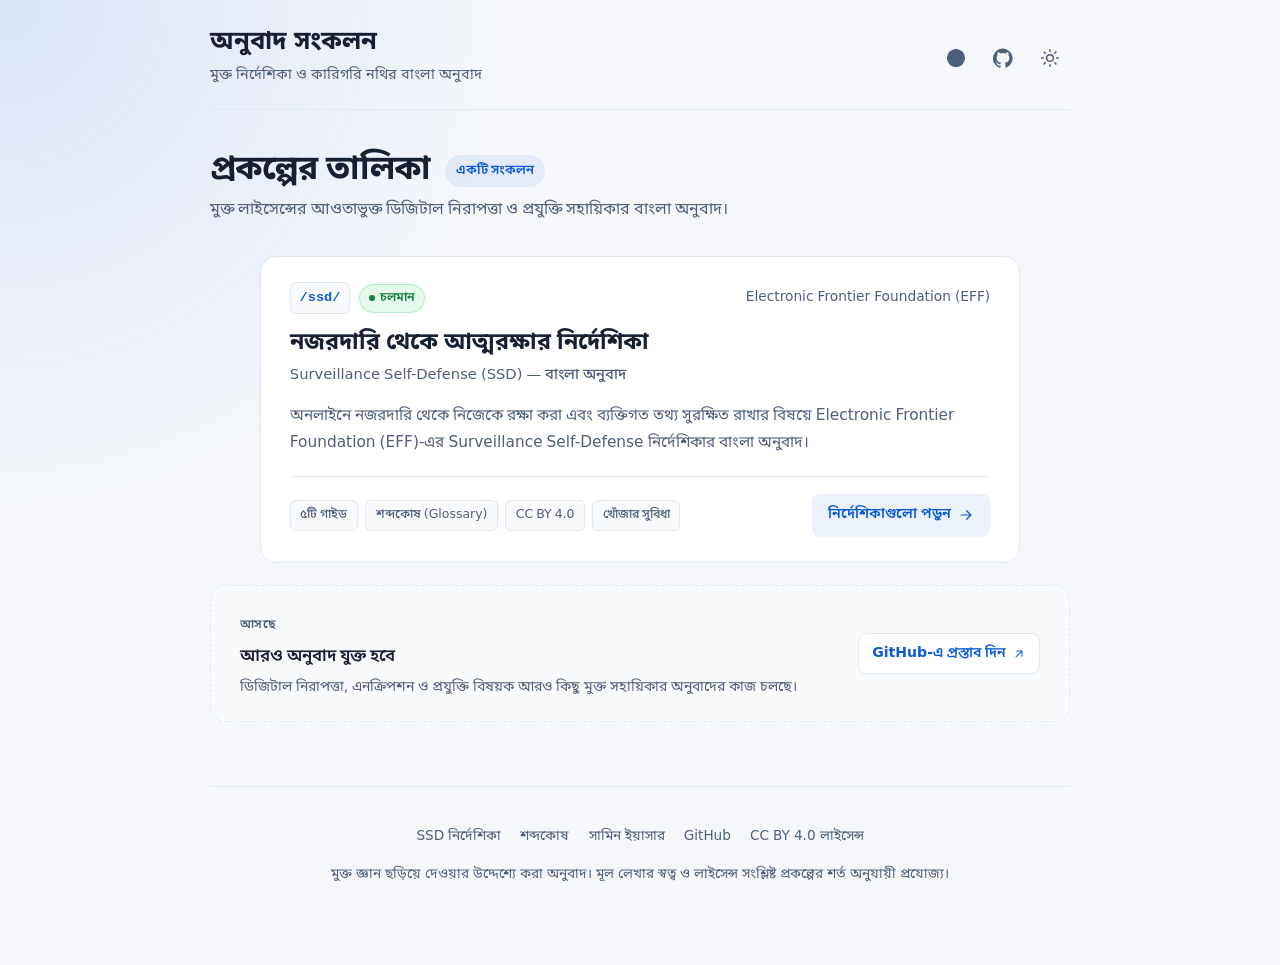
==== commit 0c129062: "Revamp index.html and style.css for catalogue page layout and design enhancements" ====
--- a/index.html
+++ b/index.html
@@ -5,30 +5,29 @@
   <meta charset="utf-8">
   <meta name="viewport" content="width=device-width, initial-scale=1">
   <meta http-equiv="content-language" content="bn">
-  <title>নজরদারি থেকে আত্মরক্ষা নির্দেশিকা (Surveillance Self-Defense) — SSD বাংলা অনুবাদ</title>
+  <title>বাংলা অনুবাদ সংকলন — সামিন ইয়াসার</title>
   <meta name="description"
-    content="ইলেকট্রনিক ফ্রন্টিয়ার ফাউন্ডেশন (EFF)-এর Surveillance Self-Defense (SSD) গাইডের প্রামাণ্য বাংলা অনুবাদ। ফিশিং প্রতিরোধ, ডেটা মুছে ফেলা, ব্লুটুথ ট্র্যাকার শনাক্তকরণ, আইফোন লকডাউন মোড ও টু-ফ্যাক্টর অথেনটিকেশন (2FA)-এর পূর্ণাঙ্গ সহায়িকা।">
+    content="ডিজিটাল নিরাপত্তা, গোপনীয়তা ও প্রযুক্তি বিষয়ক মুক্ত সহায়িকার বাংলা অনুবাদ। EFF-এর Surveillance Self-Defense (SSD) নির্দেশিকাসহ আরও কিছু মুক্ত প্রকল্পের বাংলা সংস্করণ।">
   <meta name="keywords"
-    content="নজরদারি থেকে আত্মরক্ষা, নজরদারি থেকে আত্মরক্ষা নির্দেশিকা, Surveillance Self-Defense, SSD Bengali Translation, SSD Bengali, Surveillance Self Defense Bangla, EFF SSD Bangla, ডিজিটাল নিরাপত্তা বাংলা, সাইবার নিরাপত্তা নির্দেশিকা, ফিশিং প্রতিরোধ, টু-ফ্যাক্টর প্রমাণীকরণ, ব্লুটুথ ট্র্যাকার শনাক্ত, আইফোন লকডাউন মোড, ডেটা মুছে ফেলা, privacy guides bengali, cyber security bengali">
-  <meta name="author" content="Electronic Frontier Foundation (EFF), অনুবাদক: সামিন ইয়াসার">
+    content="মুক্ত অনুবাদ, বাংলা অনুবাদ, Surveillance Self-Defense, SSD বাংলা, EFF SSD, ডিজিটাল নিরাপত্তা বাংলা, সাইবার নিরাপত্তা, সামিন ইয়াসার, Samin Yasar, Bengali Translations">
+  <meta name="author" content="সামিন ইয়াসার (Samin Yasar)">
   <meta name="robots" content="index, follow, max-snippet:-1, max-image-preview:large, max-video-preview:-1">
   <link rel="canonical" href="https://translation.samin-yasar.dev/">
   <link rel="alternate" hreflang="bn" href="https://translation.samin-yasar.dev/">
-  <link rel="alternate" hreflang="en" href="https://ssd.eff.org/">
   <link rel="stylesheet" href="/assets/style.css">
 
-  <meta property="og:site_name" content="নজরদারি থেকে আত্মরক্ষা নির্দেশিকা — SSD বাংলা অনুবাদ">
+  <meta property="og:site_name" content="বাংলা অনুবাদ সংকলন — সামিন ইয়াসার">
   <meta property="og:type" content="website">
-  <meta property="og:title" content="নজরদারি থেকে আত্মরক্ষা নির্দেশিকা (Surveillance Self-Defense) — SSD বাংলা অনুবাদ">
+  <meta property="og:title" content="বাংলা অনুবাদ সংকলন — সামিন ইয়াসার">
   <meta property="og:description"
-    content="EFF-এর Surveillance Self-Defense নির্দেশিকাগুলোর স্বাধীন ও প্রামাণ্য বাংলা অনুবাদ। ডিজিটাল নিরাপত্তা ও নজরদারি প্রতিরোধ বিষয়ক উন্মুক্ত সহায়িকা।">
+    content="ডিজিটাল নিরাপত্তা, গোপনীয়তা ও প্রযুক্তি বিষয়ক মুক্ত সহায়িকার বাংলা অনুবাদ।">
   <meta property="og:url" content="https://translation.samin-yasar.dev/">
   <meta property="og:locale" content="bn_BD">
 
   <meta name="twitter:card" content="summary">
-  <meta name="twitter:title" content="নজরদারি থেকে আত্মরক্ষা নির্দেশিকা (Surveillance Self-Defense) — SSD বাংলা অনুবাদ">
+  <meta name="twitter:title" content="বাংলা অনুবাদ সংকলন — সামিন ইয়াসার">
   <meta name="twitter:description"
-    content="EFF-এর Surveillance Self-Defense নির্দেশিকাগুলোর স্বাধীন ও প্রামাণ্য বাংলা অনুবাদ। ডিজিটাল নিরাপত্তা ও নজরদারি প্রতিরোধ বিষয়ক উন্মুক্ত সহায়িকা।">
+    content="ডিজিটাল নিরাপত্তা, গোপনীয়তা ও প্রযুক্তি বিষয়ক মুক্ত সহায়িকার বাংলা অনুবাদ।">
 
   <script type="application/ld+json">
     {
@@ -38,81 +37,37 @@
           "@type": "WebSite",
           "@id": "https://translation.samin-yasar.dev/#website",
           "url": "https://translation.samin-yasar.dev/",
-          "name": "নজরদারি থেকে আত্মরক্ষা নির্দেশিকা — SSD বাংলা অনুবাদ",
+          "name": "বাংলা অনুবাদ সংকলন — সামিন ইয়াসার",
           "alternateName": [
-            "Surveillance Self-Defense Bengali Translation",
-            "SSD Bengali Translation",
-            "SSD Bengali",
-            "Surveillance Self-Defense বাংলা অনুবাদ",
-            "নজরদারি থেকে আত্মরক্ষা (SSD বাংলা)",
-            "EFF SSD Bangla",
-            "EFF Surveillance Self-Defense in Bengali",
-            "ডিজিটাল নিরাপত্তা ও নজরদারি থেকে আত্মরক্ষা নির্দেশিকা"
+            "Translations by Samin Yasar",
+            "Open-Source Bengali Translations Catalog",
+            "অনুবাদ সংকলন"
           ],
-          "description": "ইলেকট্রনিক ফ্রন্টিয়ার ফাউন্ডেশন (EFF)-এর Surveillance Self-Defense (SSD) গাইডের স্বাধীন ও প্রামাণ্য বাংলা অনুবাদ।",
+          "description": "ডিজিটাল নিরাপত্তা, গোপনীয়তা ও প্রযুক্তি বিষয়ক মুক্ত সহায়িকার বাংলা অনুবাদ।",
           "inLanguage": "bn",
-          "publisher": {
-            "@type": "Organization",
-            "name": "Surveillance Self-Defense Bengali Translation",
-            "url": "https://translation.samin-yasar.dev/"
+          "author": {
+            "@type": "Person",
+            "name": "সামিন ইয়াসার (Samin Yasar)",
+            "url": "https://samin-yasar.dev"
           }
         },
         {
           "@type": "CollectionPage",
           "@id": "https://translation.samin-yasar.dev/#webpage",
           "url": "https://translation.samin-yasar.dev/",
-          "name": "নজরদারি থেকে আত্মরক্ষা নির্দেশিকা (Surveillance Self-Defense) — SSD বাংলা অনুবাদ",
-          "description": "EFF-এর Surveillance Self-Defense নির্দেশিকাগুলোর স্বাধীন বাংলা অনুবাদ।",
+          "name": "অনুবাদ প্রকল্পের তালিকা — সামিন ইয়াসার",
+          "description": "মুক্ত সহায়িকার বাংলা অনুবাদ সংকলন।",
           "isPartOf": {
             "@id": "https://translation.samin-yasar.dev/#website"
           },
           "inLanguage": "bn",
           "hasPart": [
             {
-              "@type": "TechArticle",
-              "name": "কীভাবে ফিশিং আক্রমণ এড়াবেন",
-              "headline": "কীভাবে ফিশিং আক্রমণ এড়াবেন — বাংলা অনুবাদ",
-              "alternateName": ["How to Avoid Phishing Attacks in Bengali", "ফিশিং আক্রমণ এড়ানোর নিয়ম"],
-              "url": "https://translation.samin-yasar.dev/ssd/how-avoid-phishing-attacks/"
-            },
-            {
-              "@type": "TechArticle",
-              "name": "কীভাবে আপনার কম্পিউটারের ডেটা নিরাপদে মুছবেন",
-              "headline": "কীভাবে আপনার কম্পিউটারের ডেটা নিরাপদে মুছবেন — বাংলা অনুবাদ",
-              "alternateName": ["How to Delete Your Computer's Data Securely in Bengali", "কম্পিউটারের ডেটা নিরাপদে মোছার উপায়"],
-              "url": "https://translation.samin-yasar.dev/ssd/how-to-delete-your-computers-data-securely/"
-            },
-            {
-              "@type": "TechArticle",
-              "name": "কীভাবে ব্লুটুথ ট্র্যাকার শনাক্ত করবেন",
-              "headline": "কীভাবে ব্লুটুথ ট্র্যাকার শনাক্ত করবেন — বাংলা অনুবাদ",
-              "alternateName": ["How to Detect Bluetooth Trackers in Bengali", "ব্লুটুথ ট্র্যাকার শনাক্ত করার নিয়ম"],
-              "url": "https://translation.samin-yasar.dev/ssd/how-to-detect-bluetooth-trackers/"
-            },
-            {
-              "@type": "TechArticle",
-              "name": "কীভাবে: আইফোনে লকডাউন মোড চালু করবেন",
-              "headline": "কীভাবে: আইফোনে লকডাউন মোড চালু করবেন — বাংলা অনুবাদ",
-              "alternateName": ["How to Enable Lockdown Mode on iPhone in Bengali", "আইফোনে লকডাউন মোড চালু করার গাইড"],
-              "url": "https://translation.samin-yasar.dev/ssd/how-to-enable-lockdown-mode-on-iphone/"
-            },
-            {
-              "@type": "TechArticle",
-              "name": "কীভাবে: দ্বি-স্তরীয় প্রমাণীকরণ (টু-ফ্যাক্টর অথেনটিকেশন) চালু করবেন",
-              "headline": "কীভাবে: দ্বি-স্তরীয় প্রমাণীকরণ (টু-ফ্যাক্টর অথেনটিকেশন) চালু করবেন — বাংলা অনুবাদ",
-              "alternateName": ["How to Enable Two-factor Authentication in Bengali", "টু-ফ্যাক্টর অথেনটিকেশন চালু করার নিয়ম"],
-              "url": "https://translation.samin-yasar.dev/ssd/how-enable-two-factor-authentication/"
-            }
-          ]
-        },
-        {
-          "@type": "BreadcrumbList",
-          "itemListElement": [
-            {
-              "@type": "ListItem",
-              "position": 1,
-              "name": "হোম",
-              "item": "https://translation.samin-yasar.dev/"
+              "@type": "CreativeWorkSeries",
+              "name": "নজরদারি থেকে আত্মরক্ষার নির্দেশিকা (Surveillance Self-Defense)",
+              "alternateName": "EFF SSD Bengali Translation",
+              "url": "https://translation.samin-yasar.dev/ssd/",
+              "description": "Electronic Frontier Foundation (EFF)-এর Surveillance Self-Defense নির্দেশিকার স্বতন্ত্র বাংলা অনুবাদ।"
             }
           ]
         }
@@ -130,14 +85,24 @@
 </head>
 
 <body>
-  <a class="skip-link" href="#main">মূল কনটেন্টে যান</a>
-  <div class="site-shell">
+  <a class="skip-link" href="#main">মূল অংশে যান</a>
+  <div class="site-shell catalogue-shell">
     <header class="site-header" aria-label="সাইট নেভিগেশন">
       <div class="brand-block">
-        <a class="brand" href="/ssd/">নজরদারি থেকে আত্মরক্ষা নির্দেশিকা</a>
+        <a class="brand" href="/">অনুবাদ সংকলন</a>
+        <p class="tagline">মুক্ত নির্দেশিকা ও কারিগরি নথির বাংলা অনুবাদ</p>
       </div>
       <div class="header-actions">
-        <a class="icon-link" href="https://github.com/Samin-yasar/translation/tree/main/ssd"
+        <a class="icon-link" href="https://samin-yasar.dev" target="_blank" rel="noopener noreferrer"
+          aria-label="সামিন ইয়াসারের ব্যক্তিগত ওয়েবসাইট" title="samin-yasar.dev">
+          <svg viewBox="0 0 24 24" fill="none" stroke="currentColor" stroke-width="1.8" stroke-linecap="round"
+            stroke-linejoin="round" aria-hidden="true">
+            <circle cx="12" cy="12" r="10" />
+            <line x1="2" y1="12" x2="22" y2="12" />
+            <path d="M12 2a15.3 15.3 0 0 1 4 10 15.3 15.3 0 0 1-4 10 15.3 15.3 0 0 1-4-10 15.3 15.3 0 0 1 4-10z" />
+          </svg>
+        </a>
+        <a class="icon-link" href="https://github.com/Samin-yasar/translation" target="_blank" rel="noopener noreferrer"
           aria-label="GitHub রিপোজিটরি" title="GitHub রিপোজিটরি">
           <svg viewBox="0 0 24 24" aria-hidden="true">
             <path
@@ -157,48 +122,92 @@
       </div>
     </header>
 
-    <main id="main" class="page-content">
-      <h1>নজরদারি থেকে আত্মরক্ষা নির্দেশিকা</h1>
-      <p class="intro">Electronic Frontier Foundation (EFF)-এর <strong>Surveillance Self-Defense (SSD)</strong> গাইডের স্বাধীন ও প্রামাণ্য বাংলা অনুবাদ। ডিজিটাল নিরাপত্তা, অনলাইন নজরদারি প্রতিরোধ ও ব্যক্তিগত গোপনীয়তা সুরক্ষার সহায়িকা।</p>
-
-      <ul class="guide-list">
-        <li>
-          <a href="/ssd/how-avoid-phishing-attacks/">কীভাবে ফিশিং আক্রমণ এড়াবেন</a>
-          <span class="english-title">How to: Avoid Phishing Attacks</span>
-          <span class="date">শেষ আপডেট: ০১ অক্টোবর ২০২৬</span>
-        </li>
-        <li>
-          <a href="/ssd/how-to-delete-your-computers-data-securely/">কীভাবে আপনার কম্পিউটারের ডেটা নিরাপদে মুছবেন</a>
-          <span class="english-title">How to: Delete Your Computer's Data Securely</span>
-          <span class="date">শেষ আপডেট: ০১ অক্টোবর ২০২৬</span>
-        </li>
-        <li>
-          <a href="/ssd/how-to-detect-bluetooth-trackers/">কীভাবে ব্লুটুথ ট্র্যাকার শনাক্ত করবেন</a>
-          <span class="english-title">How to: Detect Bluetooth Trackers</span>
-          <span class="date">শেষ আপডেট: ০৪ অক্টোবর ২০২৬</span>
-        </li>
-        <li>
-          <a href="/ssd/how-to-enable-lockdown-mode-on-iphone/">কীভাবে: আইফোনে লকডাউন মোড চালু করবেন</a>
-          <span class="english-title">How to: Enable Lockdown Mode on iPhone</span>
-          <span class="date">শেষ আপডেট: ০৫ অক্টোবর ২০২৬</span>
-        </li>
-        <li>
-          <a href="/ssd/how-enable-two-factor-authentication/">কীভাবে: দ্বি-স্তরীয় প্রমাণীকরণ (টু-ফ্যাক্টর অথেনটিকেশন) চালু করবেন</a>
-          <span class="english-title">How to: Enable Two-factor Authentication</span>
-          <span class="date">শেষ আপডেট: ০৬ অক্টোবর ২০২৬</span>
-        </li>
-      </ul>
+    <main id="main" class="page-content catalogue-main">
+      <div class="catalogue-header">
+        <div class="catalogue-title-wrap">
+          <h1 class="catalogue-title">প্রকল্পের তালিকা</h1>
+          <span class="catalogue-count">একটি সংকলন</span>
+        </div>
+        <p class="catalogue-sub">মুক্ত লাইসেন্সের আওতাভুক্ত ডিজিটাল নিরাপত্তা ও প্রযুক্তি সহায়িকার বাংলা অনুবাদ।</p>
+      </div>
+
+      <div class="catalogue-list">
+        <!-- SSD Project Item -->
+        <article class="catalogue-card">
+          <div class="catalogue-card-top">
+            <div class="catalogue-card-path">
+              <code>/ssd/</code>
+              <span class="catalogue-badge-active">
+                <span class="catalogue-badge-dot"></span>
+                চলমান
+              </span>
+            </div>
+            <span class="catalogue-source">Electronic Frontier Foundation (EFF)</span>
+          </div>
+
+          <div class="catalogue-card-body">
+            <h2 class="catalogue-card-title">
+              <a href="/ssd/">নজরদারি থেকে আত্মরক্ষার নির্দেশিকা</a>
+            </h2>
+            <p class="catalogue-card-en">Surveillance Self-Defense (SSD) — বাংলা অনুবাদ</p>
+            <p class="catalogue-card-desc">
+              অনলাইনে নজরদারি থেকে নিজেকে রক্ষা করা এবং ব্যক্তিগত তথ্য সুরক্ষিত রাখার বিষয়ে Electronic Frontier
+              Foundation (EFF)-এর Surveillance Self-Defense নির্দেশিকার বাংলা অনুবাদ।
+            </p>
+          </div>
+
+          <div class="catalogue-card-meta">
+            <div class="catalogue-tags">
+              <span class="catalogue-tag">৫টি গাইড</span>
+              <span class="catalogue-tag">শব্দকোষ (Glossary)</span>
+              <span class="catalogue-tag">CC BY 4.0</span>
+              <span class="catalogue-tag">খোঁজার সুবিধা</span>
+            </div>
+            <a class="catalogue-link-btn" href="/ssd/">
+              <span>নির্দেশিকাগুলো পড়ুন</span>
+              <svg viewBox="0 0 20 20" fill="currentColor" width="16" height="16" aria-hidden="true">
+                <path fill-rule="evenodd"
+                  d="M3 10a.75.75 0 0 1 .75-.75h10.638L10.23 5.29a.75.75 0 1 1 1.04-1.08l5.5 5.25a.75.75 0 0 1 0 1.08l-5.5 5.25a.75.75 0 1 1-1.04-1.08l4.158-3.96H3.75A.75.75 0 0 1 3 10Z"
+                  clip-rule="evenodd" />
+              </svg>
+            </a>
+          </div>
+        </article>
+
+        <!-- Future / Roadmap Card -->
+        <div class="catalogue-card-future">
+          <div class="catalogue-future-content">
+            <span class="catalogue-future-badge">আসছে</span>
+            <h2 class="catalogue-future-title">আরও অনুবাদ যুক্ত হবে</h2>
+            <p class="catalogue-future-desc">
+              ডিজিটাল নিরাপত্তা, এনক্রিপশন ও প্রযুক্তি বিষয়ক আরও কিছু মুক্ত সহায়িকার অনুবাদের কাজ চলছে।
+            </p>
+          </div>
+          <a class="catalogue-future-link" href="https://github.com/Samin-yasar/translation" target="_blank"
+            rel="noopener noreferrer">
+            <span>GitHub-এ প্রস্তাব দিন</span>
+            <svg viewBox="0 0 20 20" fill="currentColor" width="14" height="14" aria-hidden="true">
+              <path fill-rule="evenodd"
+                d="M5.22 14.78a.75.75 0 0 0 1.06 0l7.22-7.22v5.69a.75.75 0 0 0 1.5 0v-7.5a.75.75 0 0 0-.75-.75h-7.5a.75.75 0 0 0 0 1.5h5.69l-7.22 7.22a.75.75 0 0 0 0 1.06Z"
+                clip-rule="evenodd" />
+            </svg>
+          </a>
+        </div>
+      </div>
     </main>
 
     <footer>
       <ul class="footer-nav" aria-label="ফুটার নেভিগেশন">
-        <li><a href="/ssd/">সব গাইড</a></li>
-        <li><a href="/ssd/glossary/">শব্দভাণ্ডার</a></li>
-        <li><a href="https://ssd.eff.org/" rel="noopener noreferrer">মূল SSD (EFF)</a></li>
-        <li><a href="https://creativecommons.org/licenses/by/4.0/" rel="noopener noreferrer">CC BY 4.0 লাইসেন্স</a></li>
-        <li><a href="https://github.com/Samin-yasar/translation" rel="noopener noreferrer">GitHub</a></li>
+        <li><a href="/ssd/">SSD নির্দেশিকা</a></li>
+        <li><a href="/ssd/glossary/">শব্দকোষ</a></li>
+        <li><a href="https://samin-yasar.dev" target="_blank" rel="noopener noreferrer">সামিন ইয়াসার</a></li>
+        <li><a href="https://github.com/Samin-yasar/translation" target="_blank" rel="noopener noreferrer">GitHub</a>
+        </li>
+        <li><a href="https://creativecommons.org/licenses/by/4.0/" target="_blank" rel="noopener noreferrer">CC BY 4.0
+            লাইসেন্স</a></li>
       </ul>
-      <p>এটা একটি স্বাধীন অনুবাদ; EFF এটি তৈরি বা অনুমোদন করেনি।</p>
+      <p>মুক্ত জ্ঞান ছড়িয়ে দেওয়ার উদ্দেশ্যে করা অনুবাদ। মূল লেখার স্বত্ব ও লাইসেন্স সংশ্লিষ্ট প্রকল্পের শর্ত অনুযায়ী
+        প্রযোজ্য।</p>
     </footer>
   </div>
   <script src="/assets/main.js"></script>
--- a/assets/style.css
+++ b/assets/style.css
@@ -1214,3 +1214,313 @@
   line-height: 1.6;
 }
 
+/* ==========================================================================
+   Catalogue Page
+   ========================================================================== */
+
+.catalogue-shell {
+  max-width: 900px;
+}
+
+.catalogue-header {
+  margin: 2.5rem 0 2rem;
+}
+
+.catalogue-title-wrap {
+  display: flex;
+  align-items: center;
+  gap: 0.85rem;
+  margin-bottom: 0.35rem;
+}
+
+.catalogue-title {
+  margin: 0;
+  font-size: clamp(1.6rem, 3.2vw, 2.1rem);
+  font-weight: 700;
+  letter-spacing: -0.015em;
+  line-height: 1.25;
+}
+
+.catalogue-count {
+  display: inline-flex;
+  align-items: center;
+  padding: 0.2rem 0.65rem;
+  background: var(--accent-soft);
+  color: var(--accent);
+  border: 1px solid var(--rule);
+  border-radius: 999px;
+  font-size: 0.82rem;
+  font-weight: 600;
+}
+
+.catalogue-sub {
+  margin: 0.4rem 0 0;
+  color: var(--muted);
+  font-size: 1rem;
+  line-height: 1.6;
+}
+
+.catalogue-list {
+  display: flex;
+  flex-direction: column;
+  gap: 1.35rem;
+}
+
+.catalogue-card {
+  position: relative;
+  background: var(--surface);
+  border: 1px solid var(--rule);
+  border-radius: 16px;
+  padding: 1.6rem 1.8rem;
+  transition: border-color 0.2s ease, box-shadow 0.2s ease, transform 0.2s ease;
+  display: flex;
+  flex-direction: column;
+}
+
+.catalogue-card:hover {
+  border-color: var(--accent);
+  box-shadow: var(--shadow);
+  transform: translateY(-2px);
+}
+
+.catalogue-card-top {
+  display: flex;
+  justify-content: space-between;
+  align-items: center;
+  flex-wrap: wrap;
+  gap: 0.5rem;
+  margin-bottom: 0.85rem;
+}
+
+.catalogue-card-path {
+  display: inline-flex;
+  align-items: center;
+  gap: 0.55rem;
+}
+
+.catalogue-card-path code {
+  font-family: "SFMono-Regular", "Consolas", Menlo, monospace;
+  font-size: 0.85rem;
+  font-weight: 600;
+  color: var(--accent);
+  background: var(--surface-alt);
+  padding: 0.18rem 0.55rem;
+  border-radius: 6px;
+  border: 1px solid var(--rule);
+}
+
+.catalogue-badge-active {
+  display: inline-flex;
+  align-items: center;
+  gap: 0.35rem;
+  font-size: 0.78rem;
+  font-weight: 600;
+  color: #15803d;
+  background: rgba(34, 197, 94, 0.12);
+  border: 1px solid rgba(34, 197, 94, 0.25);
+  padding: 0.15rem 0.55rem;
+  border-radius: 999px;
+}
+
+:root[data-theme="dark"] .catalogue-badge-active {
+  color: #86efac;
+  background: rgba(34, 197, 94, 0.16);
+  border-color: rgba(34, 197, 94, 0.35);
+}
+
+.catalogue-badge-dot {
+  width: 6px;
+  height: 6px;
+  border-radius: 999px;
+  background: currentColor;
+}
+
+.catalogue-source {
+  color: var(--muted);
+  font-size: 0.86rem;
+  font-weight: 500;
+}
+
+.catalogue-card-title {
+  margin: 0 0 0.25rem;
+  font-size: clamp(1.25rem, 2.2vw, 1.45rem);
+  font-weight: 700;
+  line-height: 1.35;
+}
+
+.catalogue-card-title a {
+  color: var(--text);
+  text-decoration: none;
+}
+
+.catalogue-card-title a:hover {
+  color: var(--accent);
+  text-decoration: none;
+}
+
+.catalogue-card-en {
+  margin: 0 0 0.85rem;
+  color: var(--muted);
+  font-size: 0.92rem;
+  font-weight: 500;
+}
+
+.catalogue-card-desc {
+  margin: 0 0 1.25rem;
+  color: var(--muted);
+  font-size: 0.96rem;
+  line-height: 1.7;
+}
+
+.catalogue-card-meta {
+  display: flex;
+  justify-content: space-between;
+  align-items: center;
+  flex-wrap: wrap;
+  gap: 0.9rem;
+  padding-top: 1.1rem;
+  border-top: 1px solid var(--rule);
+  margin-top: auto;
+}
+
+.catalogue-tags {
+  display: flex;
+  flex-wrap: wrap;
+  align-items: center;
+  gap: 0.45rem;
+}
+
+.catalogue-tag {
+  display: inline-flex;
+  align-items: center;
+  padding: 0.2rem 0.6rem;
+  font-size: 0.78rem;
+  color: var(--muted);
+  background: var(--surface-alt);
+  border: 1px solid var(--rule);
+  border-radius: 6px;
+  font-weight: 500;
+}
+
+.catalogue-link-btn {
+  display: inline-flex;
+  align-items: center;
+  gap: 0.45rem;
+  padding: 0.45rem 0.95rem;
+  border-radius: 8px;
+  background: var(--accent-soft);
+  color: var(--accent);
+  font-size: 0.9rem;
+  font-weight: 600;
+  text-decoration: none;
+  border: 1px solid transparent;
+  transition: all 0.2s ease;
+}
+
+.catalogue-link-btn:hover {
+  background: var(--accent);
+  color: #ffffff;
+  border-color: var(--accent);
+  text-decoration: none;
+}
+
+:root[data-theme="dark"] .catalogue-link-btn:hover {
+  background: var(--accent);
+  color: #0b0b0c;
+  border-color: var(--accent);
+}
+
+.catalogue-link-btn svg {
+  transition: transform 0.2s ease;
+}
+
+.catalogue-link-btn:hover svg {
+  transform: translateX(3px);
+}
+
+.catalogue-card-future {
+  background: var(--surface-alt);
+  border: 1px dashed var(--rule);
+  border-radius: 16px;
+  padding: 1.4rem 1.8rem;
+  display: flex;
+  justify-content: space-between;
+  align-items: center;
+  flex-wrap: wrap;
+  gap: 1.1rem;
+  transition: border-color 0.2s ease;
+}
+
+.catalogue-card-future:hover {
+  border-color: var(--muted);
+  transform: none;
+  box-shadow: none;
+}
+
+.catalogue-future-badge {
+  display: inline-block;
+  margin-bottom: 0.35rem;
+  font-size: 0.75rem;
+  font-weight: 600;
+  text-transform: uppercase;
+  letter-spacing: 0.04em;
+  color: var(--muted);
+}
+
+.catalogue-future-title {
+  margin: 0 0 0.25rem;
+  font-size: 1.05rem;
+  font-weight: 600;
+  color: var(--text);
+}
+
+.catalogue-future-desc {
+  margin: 0;
+  color: var(--muted);
+  font-size: 0.88rem;
+  line-height: 1.6;
+}
+
+.catalogue-future-link {
+  display: inline-flex;
+  align-items: center;
+  gap: 0.4rem;
+  color: var(--accent);
+  font-size: 0.88rem;
+  font-weight: 600;
+  text-decoration: none;
+  padding: 0.4rem 0.8rem;
+  border-radius: 8px;
+  border: 1px solid var(--rule);
+  background: var(--surface);
+  white-space: nowrap;
+  transition: all 0.2s ease;
+}
+
+.catalogue-future-link:hover {
+  border-color: var(--accent);
+  text-decoration: none;
+  transform: translateY(-1px);
+}
+
+@media (max-width: 640px) {
+  .catalogue-card {
+    padding: 1.25rem 1.2rem;
+  }
+  .catalogue-card-meta {
+    flex-direction: column;
+    align-items: flex-start;
+  }
+  .catalogue-link-btn {
+    width: 100%;
+    justify-content: center;
+  }
+  .catalogue-card-future {
+    padding: 1.2rem 1.2rem;
+  }
+  .catalogue-future-link {
+    width: 100%;
+    justify-content: center;
+  }
+}
+
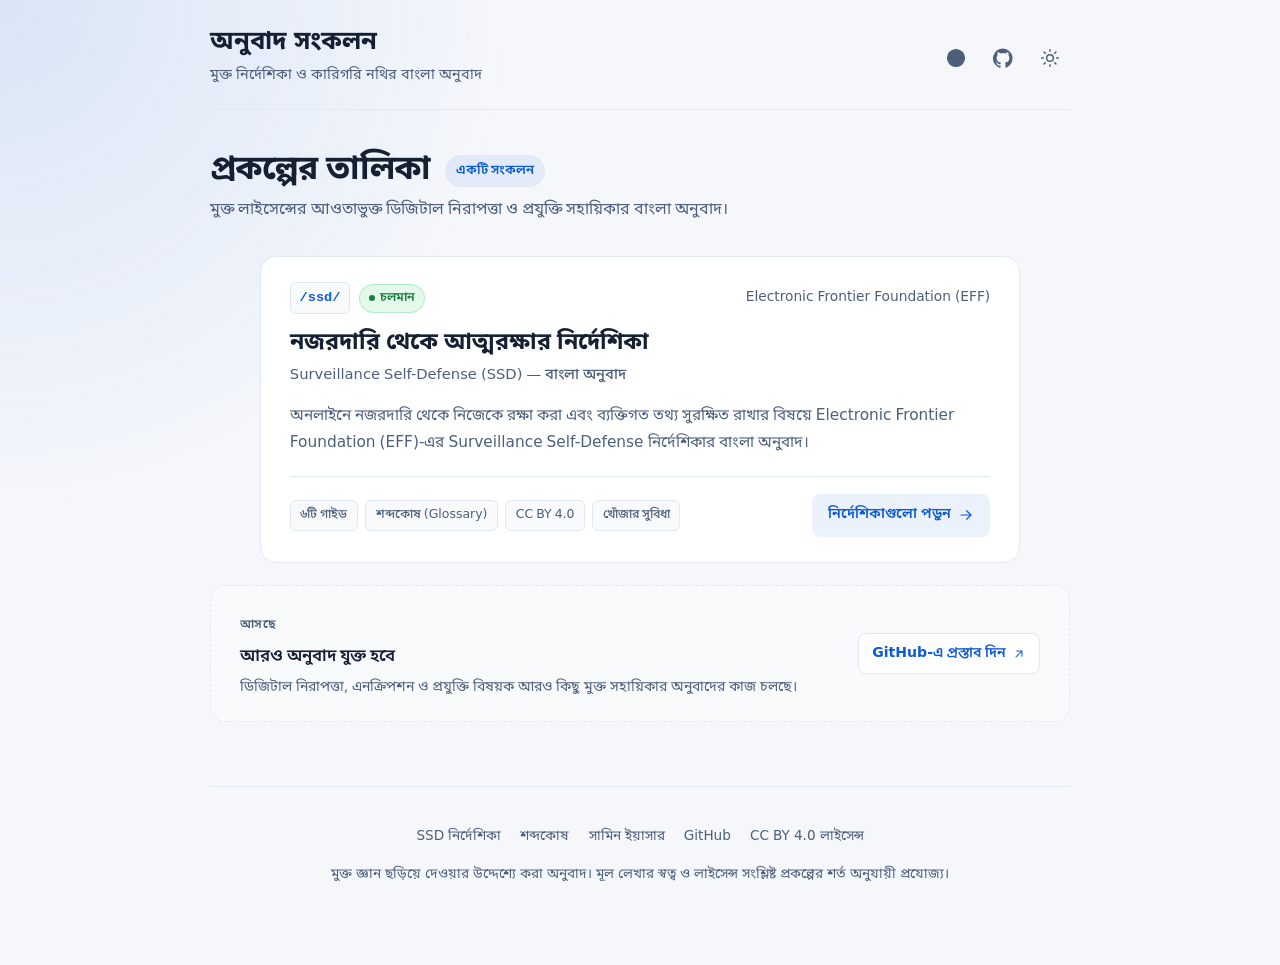
==== commit 6b69c00b: "feat: add translation guide for encrypting iPhone and update sitemap and search index" ====
--- a/index.html
+++ b/index.html
@@ -158,7 +158,7 @@
 
           <div class="catalogue-card-meta">
             <div class="catalogue-tags">
-              <span class="catalogue-tag">৫টি গাইড</span>
+              <span class="catalogue-tag">৬টি গাইড</span>
               <span class="catalogue-tag">শব্দকোষ (Glossary)</span>
               <span class="catalogue-tag">CC BY 4.0</span>
               <span class="catalogue-tag">খোঁজার সুবিধা</span>
